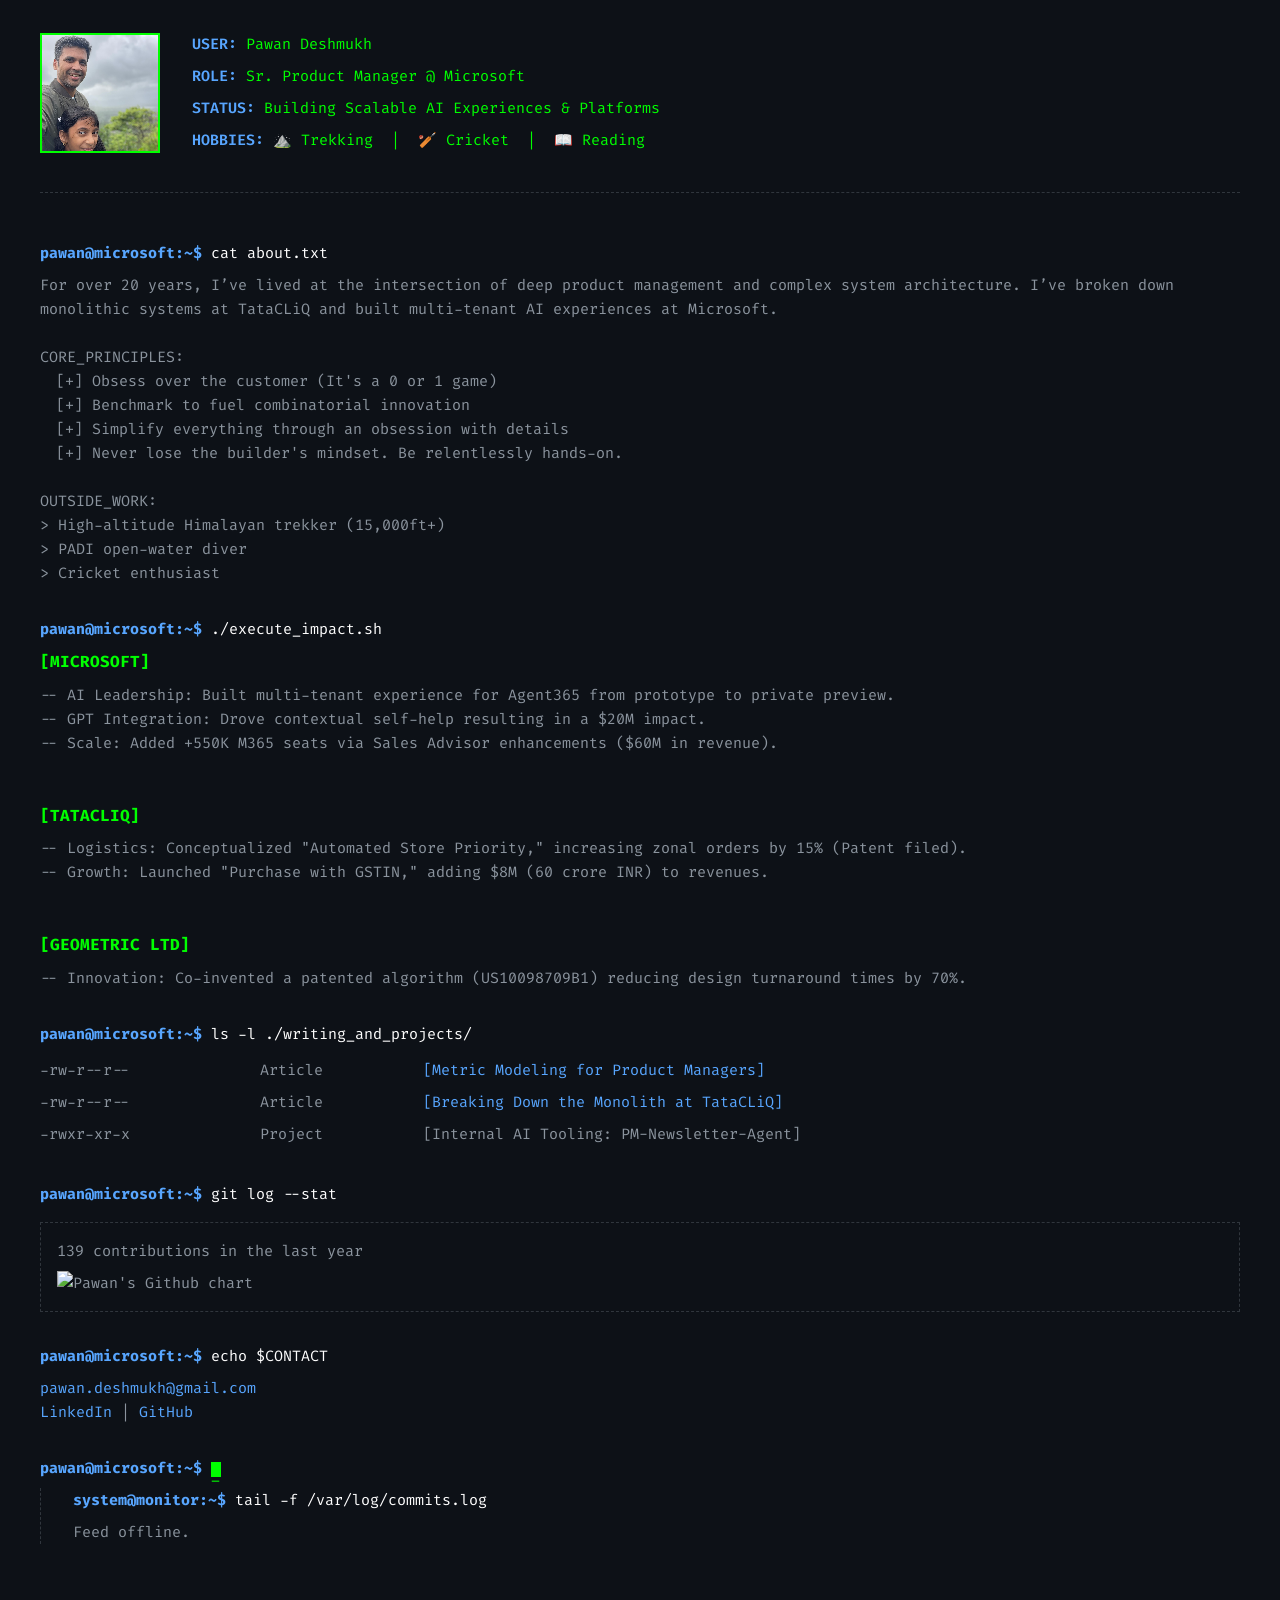
==== index.html @ 1ca1c53f "Add live commit feed on the right side" ====
<!DOCTYPE html>
<html lang="en">
<head>
    <meta charset="UTF-8">
    <meta name="viewport" content="width=device-width, initial-scale=1.0">
    <title>Pawan Deshmukh | Terminal</title>
    <link rel="stylesheet" href="style.css">
    <link href="https://fonts.googleapis.com/css2?family=Fira+Code:wght@400;600&display=swap" rel="stylesheet">
    
    <!-- GitHub Calendar Image API -->
    <!-- Replaced broken JS widget with live SVG -->
</head>
<body>
    <div class="page-wrapper">
        <div class="terminal-container">
        
        <!-- Header / Profile -->
        <div class="profile-block">
            <div class="avatar-wrapper">
                <!-- Drop your actual profile picture into the assets folder named profile.jpg -->
                <img src="assets/profile.jpg" alt="Profile Picture" class="avatar" onerror="this.src='data:image/svg+xml;utf8,<svg xmlns=\'http://www.w3.org/2000/svg\' width=\'120\' height=\'120\'><rect width=\'120\' height=\'120\' fill=\'%231a1a1a\'/><text x=\'50%\' y=\'50%\' dominant-baseline=\'middle\' text-anchor=\'middle\' fill=\'%2300ff00\' font-family=\'monospace\' font-size=\'12\'>[NO_IMG]</text></svg>'">
            </div>
            <div class="sys-info">
                <p><span class="label">USER:</span> Pawan Deshmukh</p>
                <p><span class="label">ROLE:</span> Sr. Product Manager @ Microsoft</p>
                <p><span class="label">STATUS:</span> Building Scalable AI Experiences & Platforms</p>
                <p><span class="label">HOBBIES:</span> ⛰️ Trekking &nbsp;|&nbsp; 🏏 Cricket &nbsp;|&nbsp; 📖 Reading</p>
            </div>
        </div>

        <!-- Terminal Output -->
        <div class="session">
            <div class="prompt-line">
                <span class="user-host">pawan@microsoft:~$</span> <span class="command">cat about.txt</span>
            </div>
            <div class="output">
                <p>For over 20 years, I’ve lived at the intersection of deep product management and complex system architecture. I’ve broken down monolithic systems at TataCLiQ and built multi-tenant AI experiences at Microsoft.</p>
                <br>
                <p>CORE_PRINCIPLES:</p>
                <ul>
                    <li>[+] Obsess over the customer (It's a 0 or 1 game)</li>
                    <li>[+] Benchmark to fuel combinatorial innovation</li>
                    <li>[+] Simplify everything through an obsession with details</li>
                    <li>[+] Never lose the builder's mindset. Be relentlessly hands-on.</li>
                </ul>
                <br>
                <p>OUTSIDE_WORK:</p>
                <p>> High-altitude Himalayan trekker (15,000ft+)</p>
                <p>> PADI open-water diver</p>
                <p>> Cricket enthusiast</p>
            </div>

            <div class="prompt-line mt-4">
                <span class="user-host">pawan@microsoft:~$</span> <span class="command">./execute_impact.sh</span>
            </div>
            <div class="output">
                <div class="block">
                    <h3>[MICROSOFT]</h3>
                    <p>-- AI Leadership: Built multi-tenant experience for Agent365 from prototype to private preview.</p>
                    <p>-- GPT Integration: Drove contextual self-help resulting in a $20M impact.</p>
                    <p>-- Scale: Added +550K M365 seats via Sales Advisor enhancements ($60M in revenue).</p>
                </div>
                <br>
                <div class="block">
                    <h3>[TATACLIQ]</h3>
                    <p>-- Logistics: Conceptualized "Automated Store Priority," increasing zonal orders by 15% (Patent filed).</p>
                    <p>-- Growth: Launched "Purchase with GSTIN," adding $8M (60 crore INR) to revenues.</p>
                </div>
                <br>
                <div class="block">
                    <h3>[GEOMETRIC LTD]</h3>
                    <p>-- Innovation: Co-invented a patented algorithm (US10098709B1) reducing design turnaround times by 70%.</p>
                </div>
            </div>

            <div class="prompt-line mt-4">
                <span class="user-host">pawan@microsoft:~$</span> <span class="command">ls -l ./writing_and_projects/</span>
            </div>
            <div class="output">
                <table class="term-table">
                    <tr>
                        <td>-rw-r--r--</td>
                        <td>Article</td>
                        <td><a href="https://medium.com/design-bootcamp/metric-modeling-for-product-managers-a0c6c9ab4d4a" target="_blank">[Metric Modeling for Product Managers]</a></td>
                    </tr>
                    <tr>
                        <td>-rw-r--r--</td>
                        <td>Article</td>
                        <td><a href="https://medium.com/tata-cliq-tech-blog/e-commerce-and-serviceability-yet-another-story-of-breaking-down-the-monolith-at-tatacliq-dc34b86d5c16" target="_blank">[Breaking Down the Monolith at TataCLiQ]</a></td>
                    </tr>
                    <tr>
                        <td>-rwxr-xr-x</td>
                        <td>Project</td>
                        <td>[Internal AI Tooling: PM-Newsletter-Agent]</td>
                    </tr>
                </table>
            </div>

            <div class="prompt-line mt-4">
                <span class="user-host">pawan@microsoft:~$</span> <span class="command">git log --stat</span>
            </div>
            <div class="output">
                <!-- GitHub Heatmap Container -->
                <div class="calendar" style="text-align: left;">
                    <p style="color: var(--term-gray); margin-bottom: 0.5rem; font-size: 0.95rem;">
                        139 contributions in the last year
                    </p>
                    <img src="https://ghchart.rshah.org/00ff00/dnawapcode" alt="Pawan's Github chart" style="max-width: 100%; width: 100%;" />
                </div>
            </div>

            <div class="prompt-line mt-4">
                <span class="user-host">pawan@microsoft:~$</span> <span class="command">echo $CONTACT</span>
            </div>
            <div class="output">
                <p><a href="mailto:pawan.deshmukh@gmail.com">pawan.deshmukh@gmail.com</a></p>
                <p><a href="https://www.linkedin.com/in/pawan-deshmukh-18524a13/" target="_blank">LinkedIn</a> | <a href="https://github.com/dnawapcode" target="_blank">GitHub</a></p>
            </div>

            <div class="prompt-line mt-4">
                <span class="user-host">pawan@microsoft:~$</span> <span class="cursor">_</span>
            </div>
        </div>

        <!-- Right Side Feed -->
        <div class="feed-container">
            <div class="prompt-line">
                <span class="user-host">system@monitor:~$</span> <span class="command">tail -f /var/log/commits.log</span>
            </div>
            <div class="output" id="commit-feed">
                <p>Loading live commit feed...</p>
            </div>
            <script>
                fetch('https://api.github.com/repos/dnawapcode/Hello-World/commits?per_page=5')
                    .then(response => response.json())
                    .then(data => {
                        const feed = document.getElementById('commit-feed');
                        feed.innerHTML = '';
                        if (Array.isArray(data)) {
                            data.forEach(commit => {
                                const date = new Date(commit.commit.author.date).toLocaleDateString();
                                const msg = commit.commit.message.split('\n')[0];
                                const hash = commit.sha.substring(0, 7);
                                const item = document.createElement('div');
                                item.style.marginBottom = '1rem';
                                item.innerHTML = `<span style="color: var(--term-blue);">[${date}]</span> <span style="color: var(--term-gray);">commit <a href="${commit.html_url}" target="_blank" style="color: var(--term-gray); text-decoration: underline;">${hash}</a></span><br/>> <span style="color: var(--term-fg);">${msg}</span>`;
                                feed.appendChild(item);
                            });
                        } else {
                            feed.innerHTML = '<p>Error loading commits.</p>';
                        }
                    })
                    .catch(err => {
                        document.getElementById('commit-feed').innerHTML = '<p>Feed offline.</p>';
                    });
            </script>
        </div>
    </div>
</body>
</html>
---- style.css ----
:root {
    --term-bg: #0d1117; /* GitHub dark bg */
    --term-fg: #00ff00; /* Classic terminal green */
    --term-blue: #58a6ff;
    --term-gray: #8b949e;
    --font-stack: 'Fira Code', 'Courier New', Courier, monospace;
}

* {
    margin: 0;
    padding: 0;
    box-sizing: border-box;
}

body {
    background-color: var(--term-bg);
    color: var(--term-fg);
    font-family: var(--font-stack);
    font-size: 15px;
    line-height: 1.6;
    padding: 2rem;
}

.page-wrapper {
    display: flex;
    gap: 2rem;
    max-width: 1200px;
    margin: 0 auto;
    align-items: flex-start;
}

.terminal-container {
    flex: 2;
    min-width: 0;
}

.feed-container {
    flex: 1;
    min-width: 300px;
    border-left: 1px dashed #30363d;
    padding-left: 2rem;
    position: sticky;
    top: 2rem;
}

@media (max-width: 900px) {
    .page-wrapper {
        flex-direction: column;
    }
    .feed-container {
        border-left: none;
        border-top: 1px dashed #30363d;
        padding-left: 0;
        padding-top: 2rem;
        width: 100%;
        position: static;
    }
}

/* Profile Section */
.profile-block {
    display: flex;
    gap: 2rem;
    margin-bottom: 3rem;
    padding-bottom: 2rem;
    border-bottom: 1px dashed #30363d;
    align-items: center;
}

@media (max-width: 600px) {
    .profile-block {
        flex-direction: column;
        align-items: flex-start;
    }
}

.avatar-wrapper {
    flex-shrink: 0;
}

.avatar {
    width: 120px;
    height: 120px;
    object-fit: cover;
    border: 2px solid var(--term-fg);
    image-rendering: pixelated;
    background-color: #1a1a1a;
}

.sys-info p {
    margin-bottom: 0.5rem;
}

.label {
    color: var(--term-blue);
    font-weight: 600;
}

/* Terminal Session */
.prompt-line {
    margin-bottom: 0.5rem;
}

.user-host {
    color: var(--term-blue);
    font-weight: bold;
}

.command {
    color: #ffffff;
}

.output {
    margin-bottom: 2rem;
    color: var(--term-gray);
}

.output h3 {
    color: var(--term-fg);
    margin-bottom: 0.5rem;
    font-size: 1rem;
}

.output ul {
    list-style-type: none;
    margin-left: 1rem;
}

.mt-4 {
    margin-top: 2rem;
}

.block {
    margin-bottom: 1.5rem;
}

/* Tables / Links */
.term-table {
    width: 100%;
    border-collapse: collapse;
}

.term-table td {
    padding: 0.25rem 1rem 0.25rem 0;
    vertical-align: top;
}

@media (max-width: 600px) {
    .term-table td {
        display: block;
        padding: 0.1rem 0;
    }
    .term-table tr {
        display: block;
        margin-bottom: 1rem;
    }
}

a {
    color: var(--term-blue);
    text-decoration: none;
}

a:hover {
    text-decoration: underline;
    background-color: var(--term-fg);
    color: var(--term-bg);
}

/* Blinking Cursor */
.cursor {
    display: inline-block;
    width: 10px;
    height: 15px;
    background-color: var(--term-fg);
    animation: blink 1s step-end infinite;
    vertical-align: middle;
}

@keyframes blink {
    0%, 100% { opacity: 1; }
    50% { opacity: 0; }
}

/* GitHub Calendar Styling */
.calendar {
    border: 1px dashed #30363d;
    padding: 1rem;
    margin-top: 1rem;
}
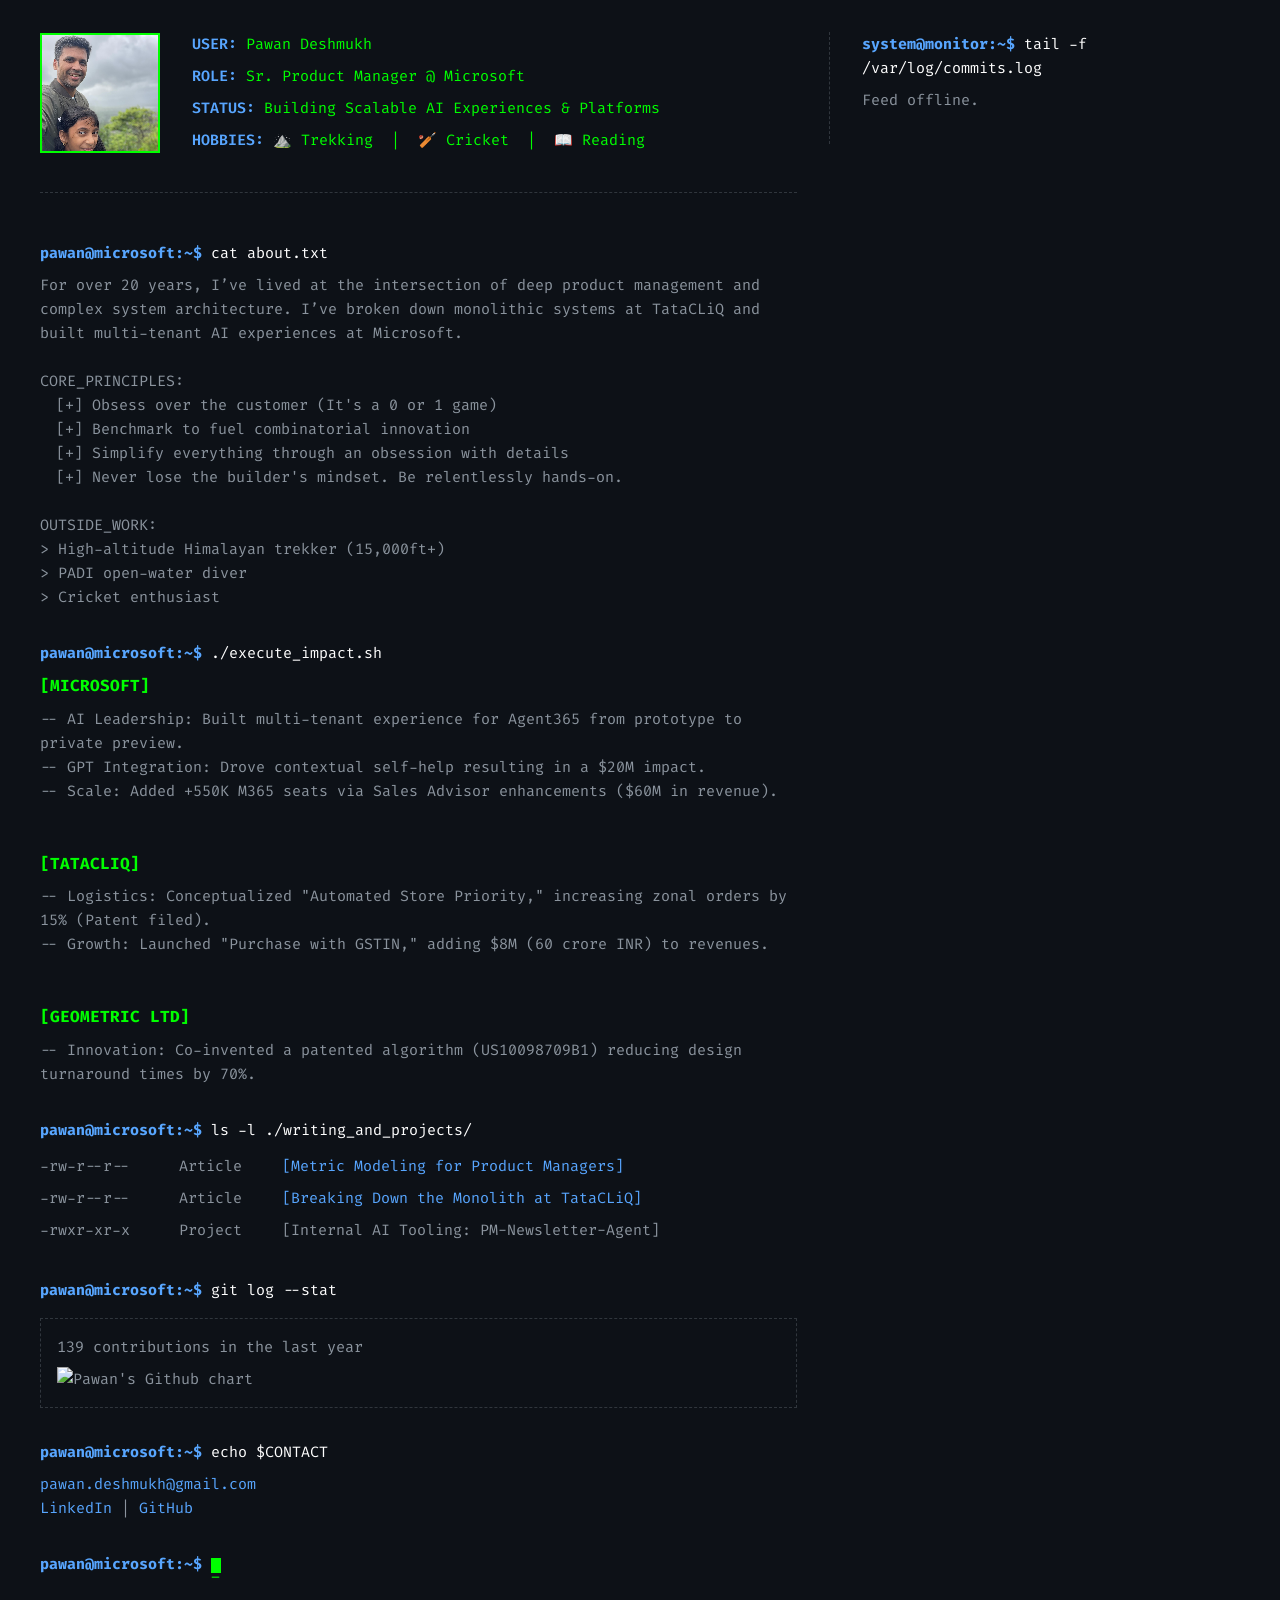
==== commit c127f8b3: "Fix layout structure to place feed on the right side" ====
--- a/index.html
+++ b/index.html
@@ -120,7 +120,8 @@
             <div class="prompt-line mt-4">
                 <span class="user-host">pawan@microsoft:~$</span> <span class="cursor">_</span>
             </div>
-        </div>
+        </div> <!-- close .session -->
+        </div> <!-- close .terminal-container -->
 
         <!-- Right Side Feed -->
         <div class="feed-container">
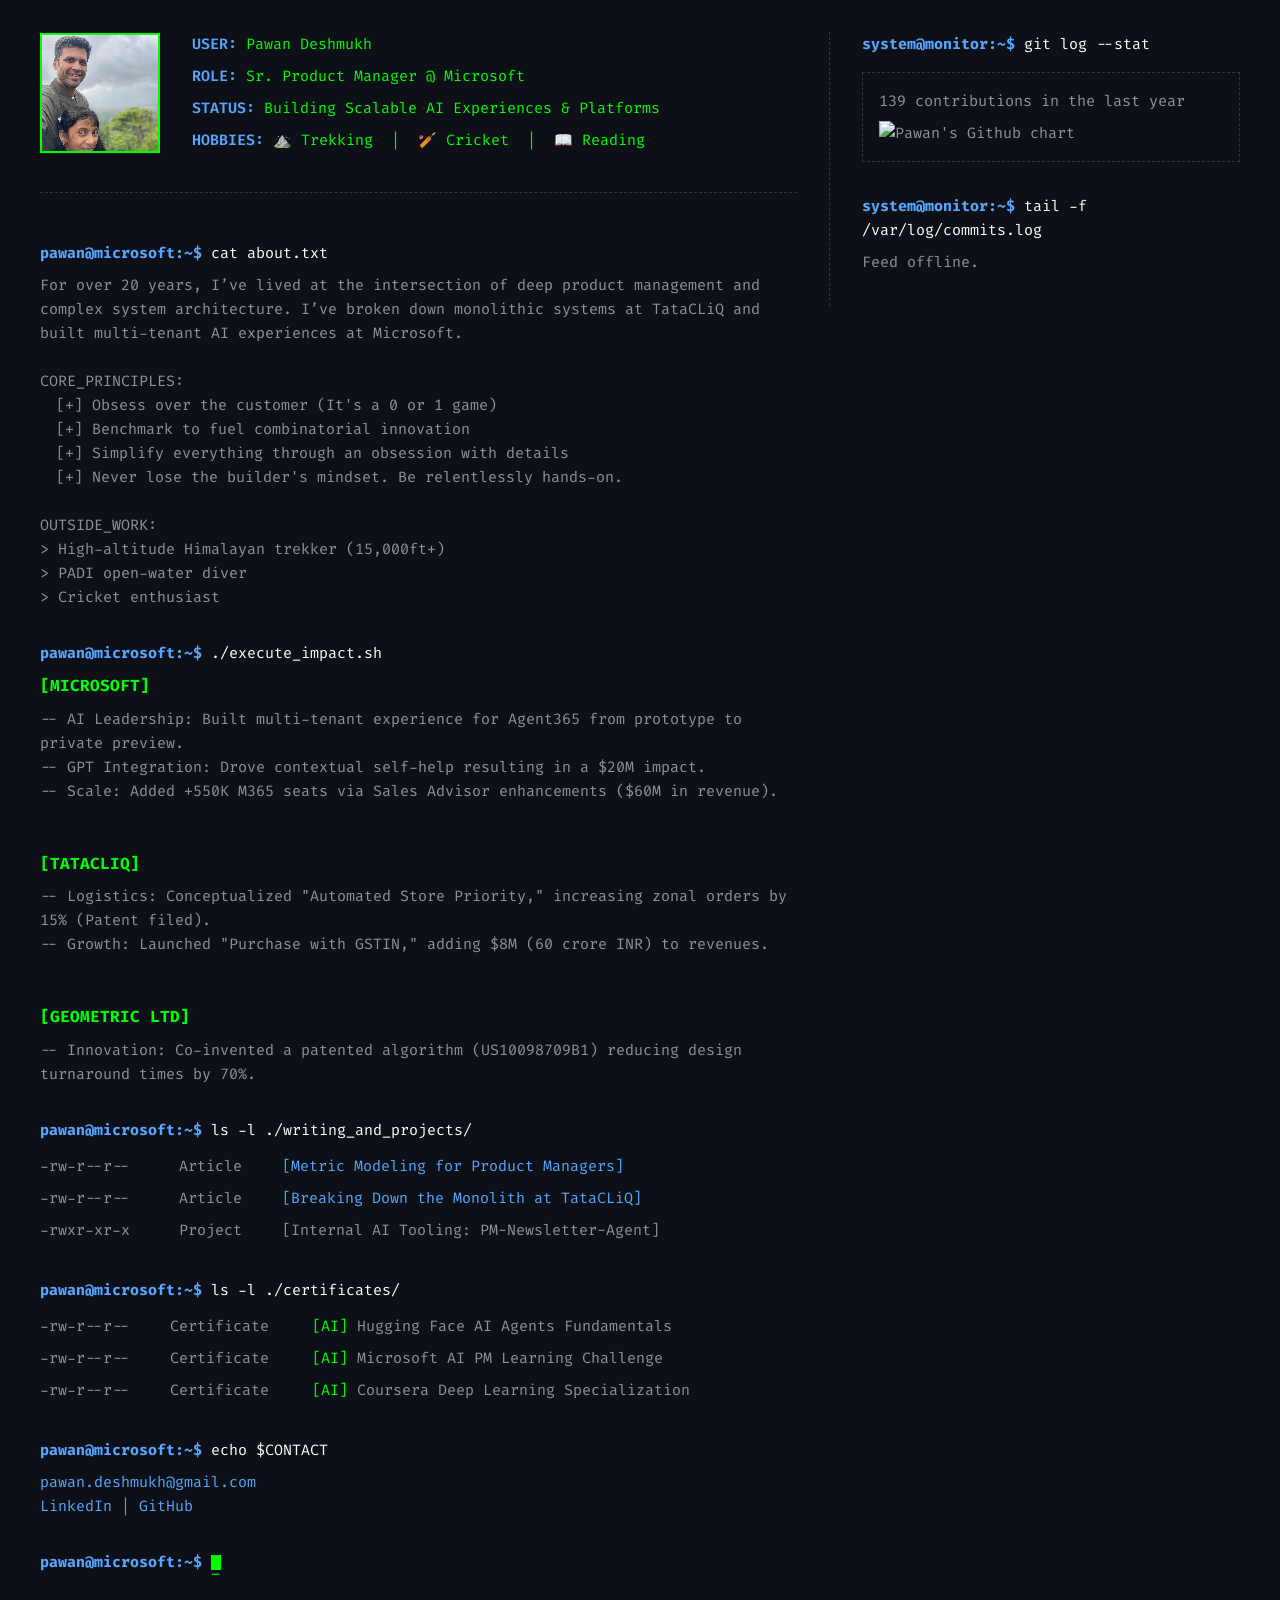
==== commit 50d0b4e9: "Move heatmap to right feed and add AI certificates to terminal" ====
--- a/index.html
+++ b/index.html
@@ -97,16 +97,26 @@
             </div>
 
             <div class="prompt-line mt-4">
-                <span class="user-host">pawan@microsoft:~$</span> <span class="command">git log --stat</span>
+                <span class="user-host">pawan@microsoft:~$</span> <span class="command">ls -l ./certificates/</span>
             </div>
             <div class="output">
-                <!-- GitHub Heatmap Container -->
-                <div class="calendar" style="text-align: left;">
-                    <p style="color: var(--term-gray); margin-bottom: 0.5rem; font-size: 0.95rem;">
-                        139 contributions in the last year
-                    </p>
-                    <img src="https://ghchart.rshah.org/00ff00/dnawapcode" alt="Pawan's Github chart" style="max-width: 100%; width: 100%;" />
-                </div>
+                <table class="term-table">
+                    <tr>
+                        <td>-rw-r--r--</td>
+                        <td>Certificate</td>
+                        <td><span style="color: var(--term-fg);">[AI]</span> Hugging Face AI Agents Fundamentals</td>
+                    </tr>
+                    <tr>
+                        <td>-rw-r--r--</td>
+                        <td>Certificate</td>
+                        <td><span style="color: var(--term-fg);">[AI]</span> Microsoft AI PM Learning Challenge</td>
+                    </tr>
+                    <tr>
+                        <td>-rw-r--r--</td>
+                        <td>Certificate</td>
+                        <td><span style="color: var(--term-fg);">[AI]</span> Coursera Deep Learning Specialization</td>
+                    </tr>
+                </table>
             </div>
 
             <div class="prompt-line mt-4">
@@ -125,6 +135,19 @@
 
         <!-- Right Side Feed -->
         <div class="feed-container">
+            <div class="prompt-line">
+                <span class="user-host">system@monitor:~$</span> <span class="command">git log --stat</span>
+            </div>
+            <div class="output">
+                <!-- GitHub Heatmap Container -->
+                <div class="calendar" style="text-align: left; margin-bottom: 2rem;">
+                    <p style="color: var(--term-gray); margin-bottom: 0.5rem; font-size: 0.95rem;">
+                        139 contributions in the last year
+                    </p>
+                    <img src="https://ghchart.rshah.org/00ff00/dnawapcode" alt="Pawan's Github chart" style="max-width: 100%; width: 100%;" />
+                </div>
+            </div>
+
             <div class="prompt-line">
                 <span class="user-host">system@monitor:~$</span> <span class="command">tail -f /var/log/commits.log</span>
             </div>
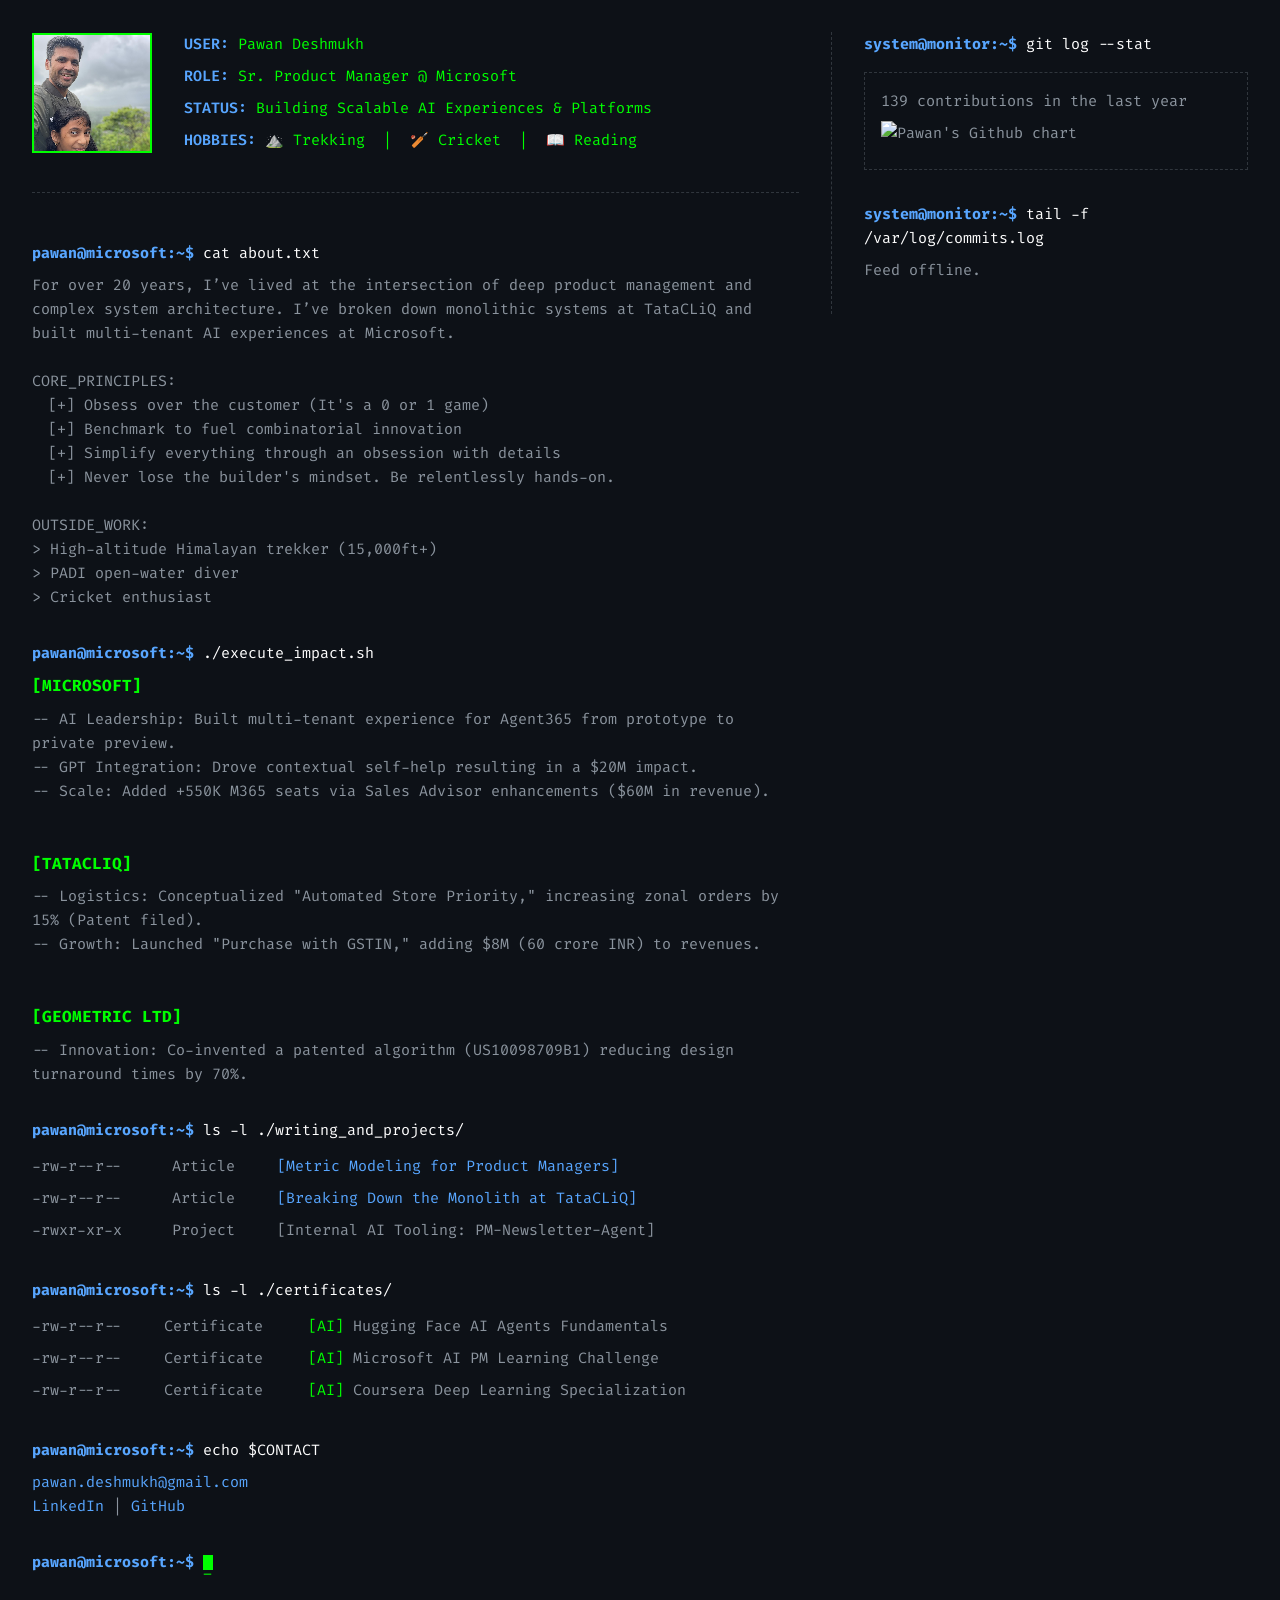
==== commit 6462fe86: "Increase heatmap image size and adjust layout width" ====
--- a/index.html
+++ b/index.html
@@ -144,7 +144,9 @@
                     <p style="color: var(--term-gray); margin-bottom: 0.5rem; font-size: 0.95rem;">
                         139 contributions in the last year
                     </p>
-                    <img src="https://ghchart.rshah.org/00ff00/dnawapcode" alt="Pawan's Github chart" style="max-width: 100%; width: 100%;" />
+                    <div style="overflow-x: auto; padding-bottom: 0.5rem;">
+                        <img src="https://ghchart.rshah.org/00ff00/dnawapcode" alt="Pawan's Github chart" style="min-width: 550px; width: 100%; max-width: none;" />
+                    </div>
                 </div>
             </div>
 
--- a/style.css
+++ b/style.css
@@ -24,7 +24,7 @@
 .page-wrapper {
     display: flex;
     gap: 2rem;
-    max-width: 1200px;
+    max-width: 1300px;
     margin: 0 auto;
     align-items: flex-start;
 }
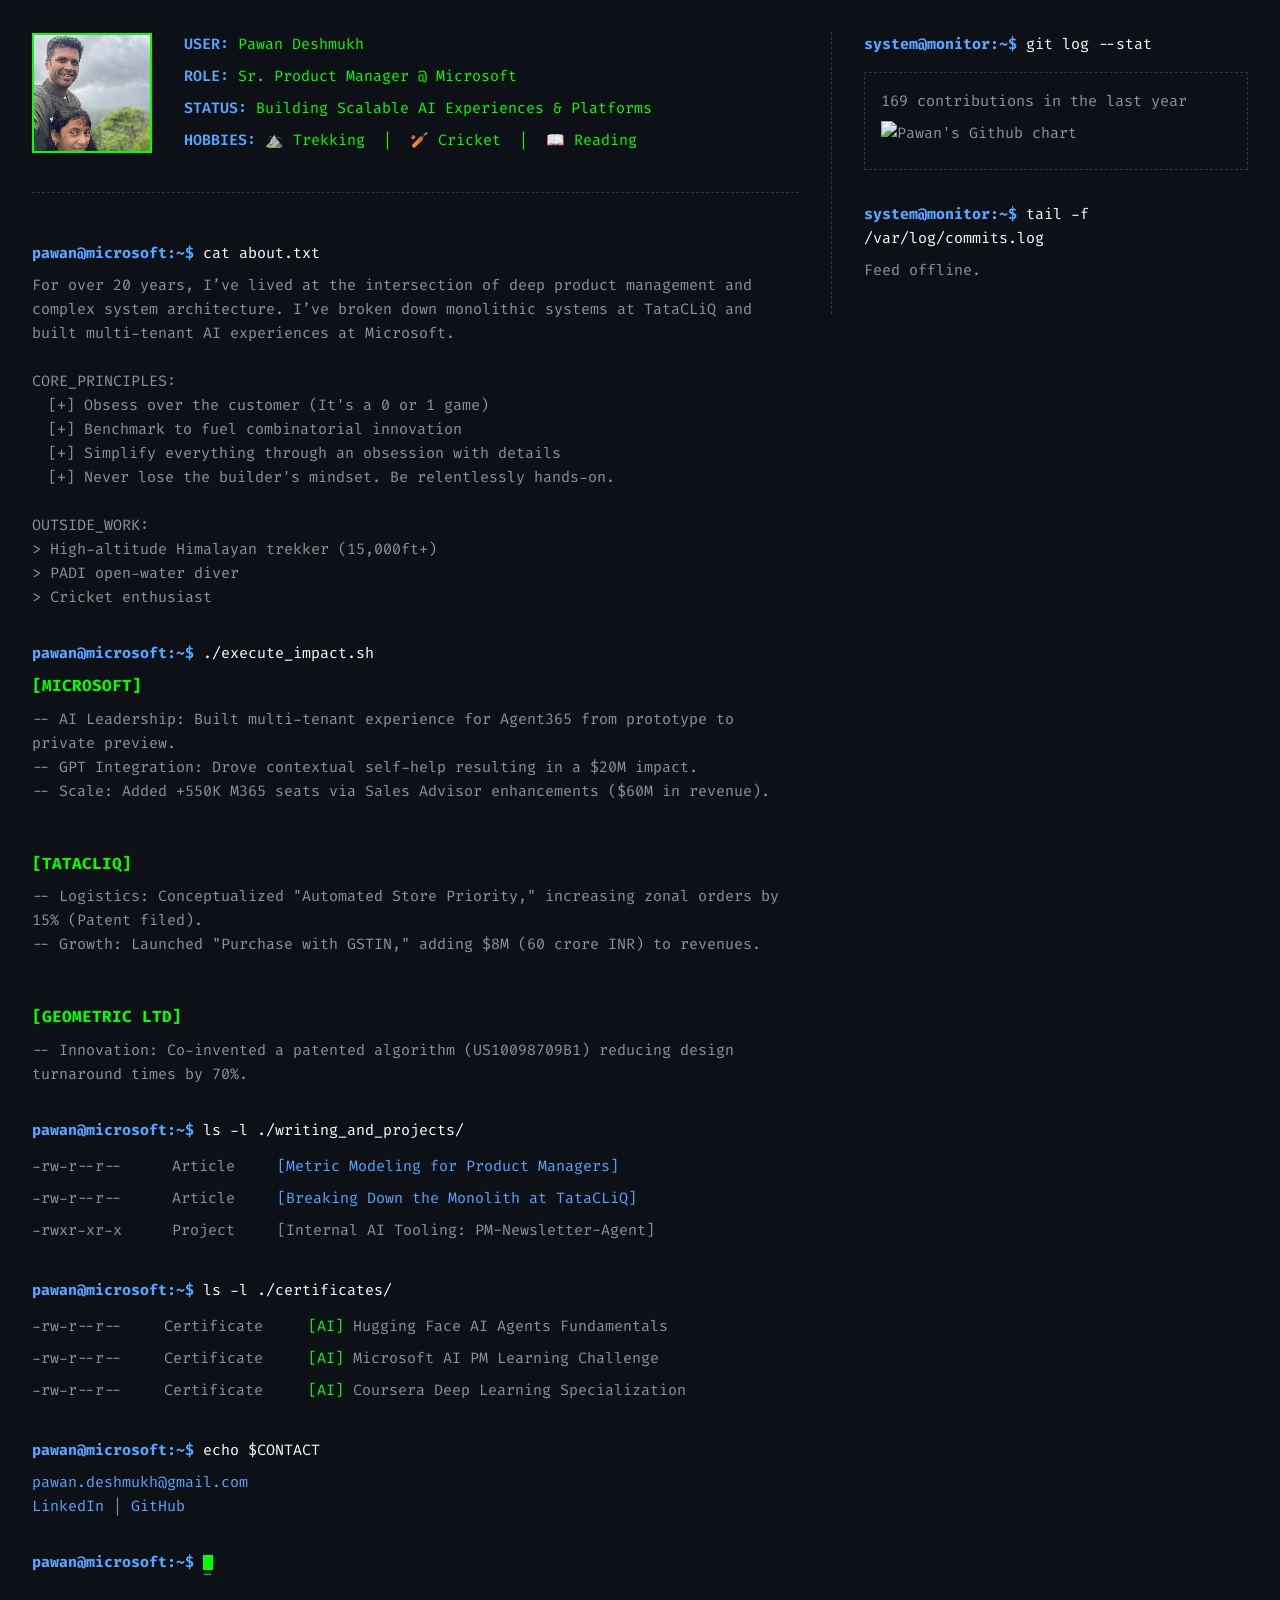
==== commit 45dec598: "Update GitHub contributions count to latest (169)" ====
--- a/index.html
+++ b/index.html
@@ -142,7 +142,7 @@
                 <!-- GitHub Heatmap Container -->
                 <div class="calendar" style="text-align: left; margin-bottom: 2rem;">
                     <p style="color: var(--term-gray); margin-bottom: 0.5rem; font-size: 0.95rem;">
-                        139 contributions in the last year
+                        169 contributions in the last year
                     </p>
                     <div style="overflow-x: auto; padding-bottom: 0.5rem;">
                         <img src="https://ghchart.rshah.org/00ff00/dnawapcode" alt="Pawan's Github chart" style="min-width: 550px; width: 100%; max-width: none;" />
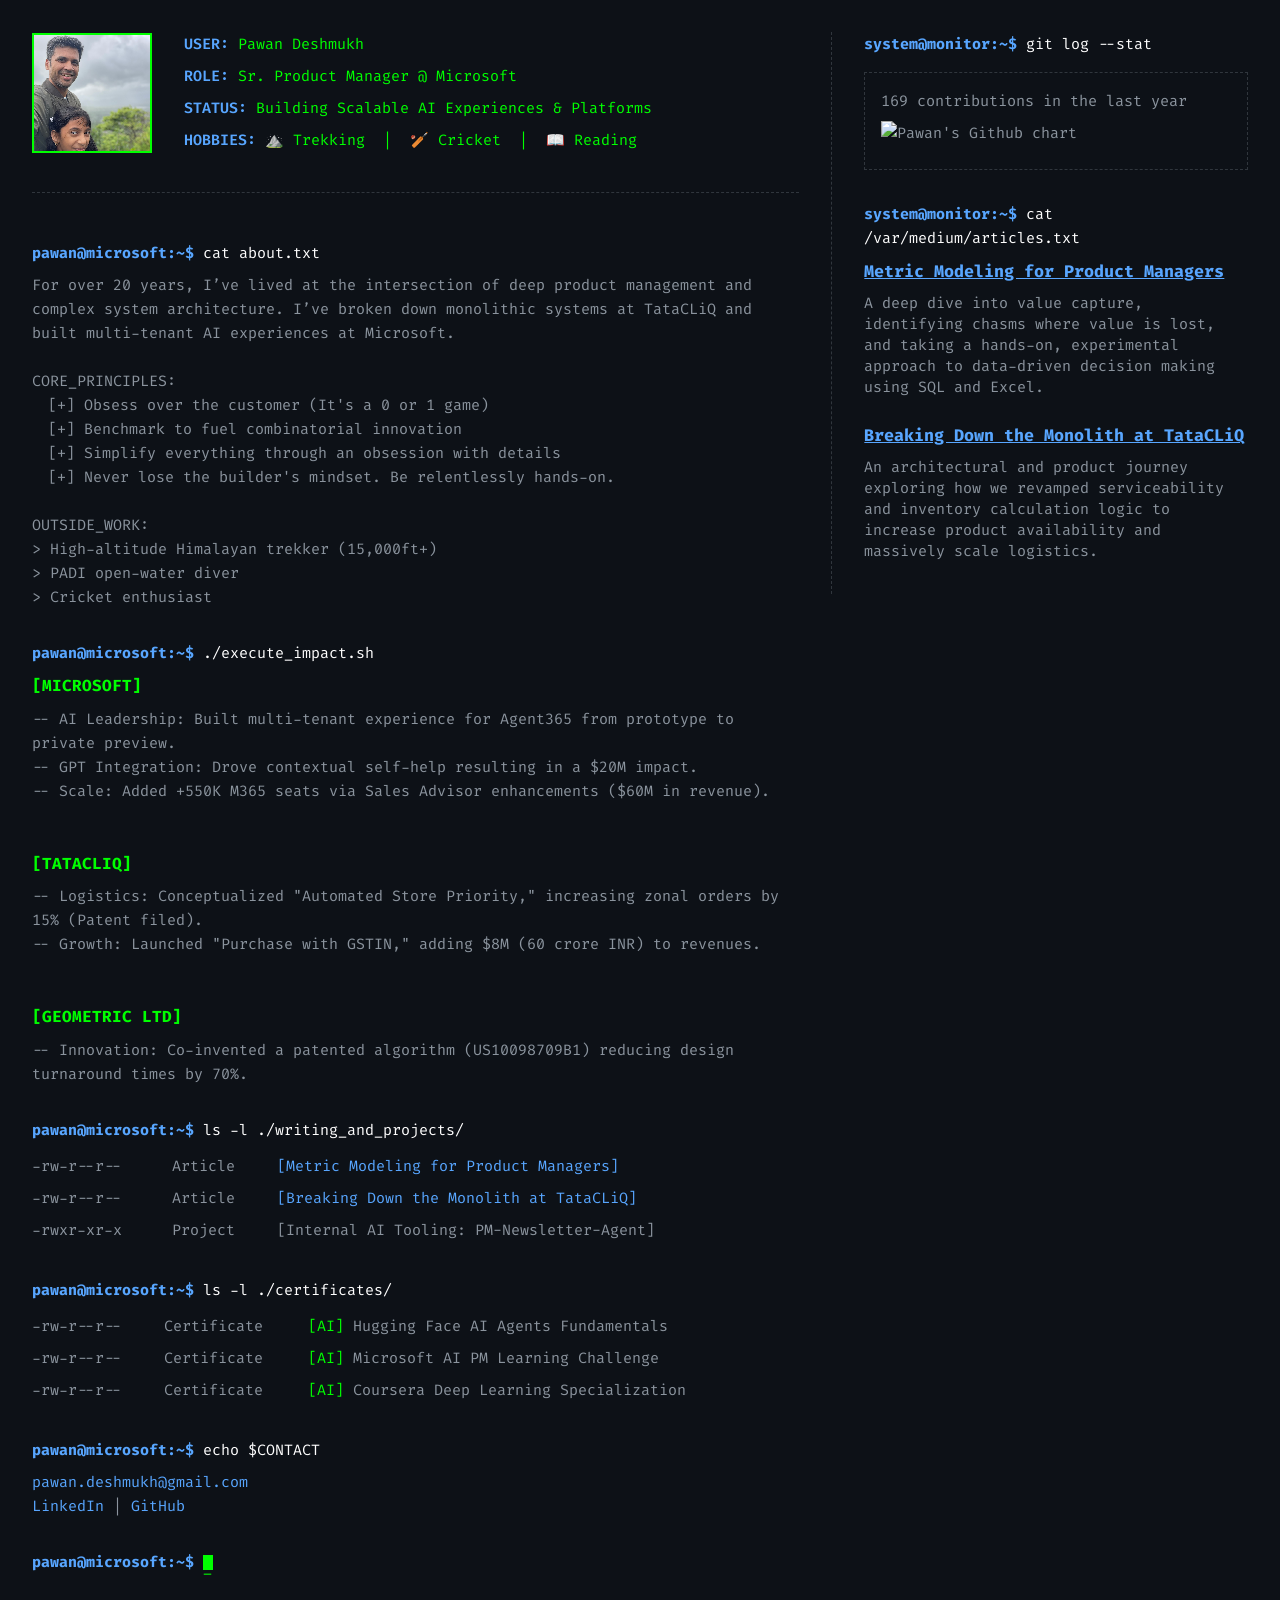
==== commit ad42dd58: "Replace commit feed with Medium articles list" ====
--- a/index.html
+++ b/index.html
@@ -151,35 +151,19 @@
             </div>
 
             <div class="prompt-line">
-                <span class="user-host">system@monitor:~$</span> <span class="command">tail -f /var/log/commits.log</span>
+                <span class="user-host">system@monitor:~$</span> <span class="command">cat /var/medium/articles.txt</span>
             </div>
-            <div class="output" id="commit-feed">
-                <p>Loading live commit feed...</p>
+            <div class="output">
+                <div style="margin-bottom: 1.5rem;">
+                    <a href="https://medium.com/design-bootcamp/metric-modeling-for-product-managers-a0c6c9ab4d4a" target="_blank" style="color: var(--term-blue); text-decoration: underline; font-weight: bold; font-size: 1.05rem; display: block; margin-bottom: 0.5rem;">Metric Modeling for Product Managers</a>
+                    <p style="color: var(--term-gray); line-height: 1.4;">A deep dive into value capture, identifying chasms where value is lost, and taking a hands-on, experimental approach to data-driven decision making using SQL and Excel.</p>
+                </div>
+
+                <div style="margin-bottom: 1rem;">
+                    <a href="https://medium.com/tata-cliq-tech-blog/e-commerce-and-serviceability-yet-another-story-of-breaking-down-the-monolith-at-tatacliq-dc34b86d5c16" target="_blank" style="color: var(--term-blue); text-decoration: underline; font-weight: bold; font-size: 1.05rem; display: block; margin-bottom: 0.5rem;">Breaking Down the Monolith at TataCLiQ</a>
+                    <p style="color: var(--term-gray); line-height: 1.4;">An architectural and product journey exploring how we revamped serviceability and inventory calculation logic to increase product availability and massively scale logistics.</p>
+                </div>
             </div>
-            <script>
-                fetch('https://api.github.com/repos/dnawapcode/Hello-World/commits?per_page=5')
-                    .then(response => response.json())
-                    .then(data => {
-                        const feed = document.getElementById('commit-feed');
-                        feed.innerHTML = '';
-                        if (Array.isArray(data)) {
-                            data.forEach(commit => {
-                                const date = new Date(commit.commit.author.date).toLocaleDateString();
-                                const msg = commit.commit.message.split('\n')[0];
-                                const hash = commit.sha.substring(0, 7);
-                                const item = document.createElement('div');
-                                item.style.marginBottom = '1rem';
-                                item.innerHTML = `<span style="color: var(--term-blue);">[${date}]</span> <span style="color: var(--term-gray);">commit <a href="${commit.html_url}" target="_blank" style="color: var(--term-gray); text-decoration: underline;">${hash}</a></span><br/>> <span style="color: var(--term-fg);">${msg}</span>`;
-                                feed.appendChild(item);
-                            });
-                        } else {
-                            feed.innerHTML = '<p>Error loading commits.</p>';
-                        }
-                    })
-                    .catch(err => {
-                        document.getElementById('commit-feed').innerHTML = '<p>Feed offline.</p>';
-                    });
-            </script>
         </div>
     </div>
 </body>
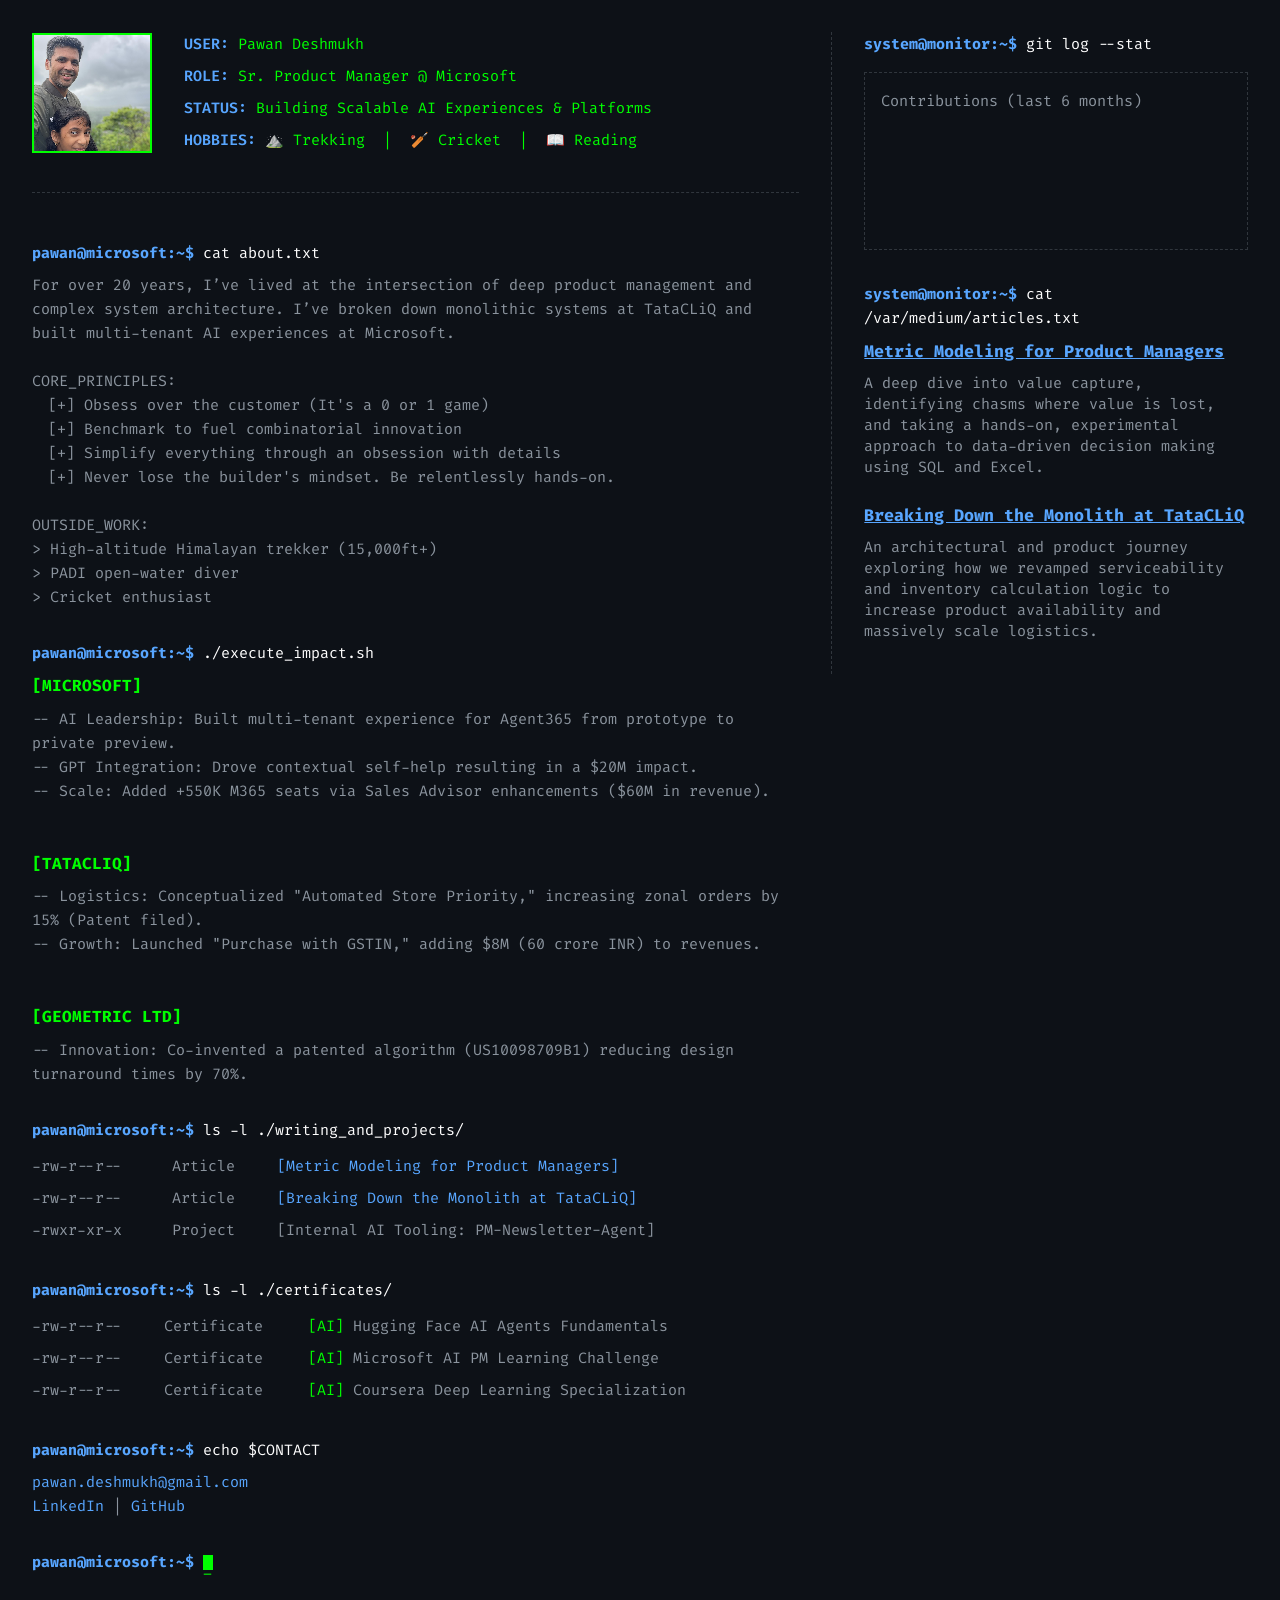
==== commit be5fb194: "Crop github heatmap to display only the last 6 months" ====
--- a/index.html
+++ b/index.html
@@ -142,10 +142,10 @@
                 <!-- GitHub Heatmap Container -->
                 <div class="calendar" style="text-align: left; margin-bottom: 2rem;">
                     <p style="color: var(--term-gray); margin-bottom: 0.5rem; font-size: 0.95rem;">
-                        169 contributions in the last year
+                        Contributions (last 6 months)
                     </p>
-                    <div style="overflow-x: auto; padding-bottom: 0.5rem;">
-                        <img src="https://ghchart.rshah.org/00ff00/dnawapcode" alt="Pawan's Github chart" style="min-width: 550px; width: 100%; max-width: none;" />
+                    <div style="width: 100%; overflow: hidden; position: relative; height: 112px; padding-bottom: 0.5rem;">
+                        <img src="https://ghchart.rshah.org/00ff00/dnawapcode" alt="Pawan's Github chart" style="position: absolute; right: 0; top: 0; height: 112px; min-width: 720px; max-width: none;" />
                     </div>
                 </div>
             </div>
